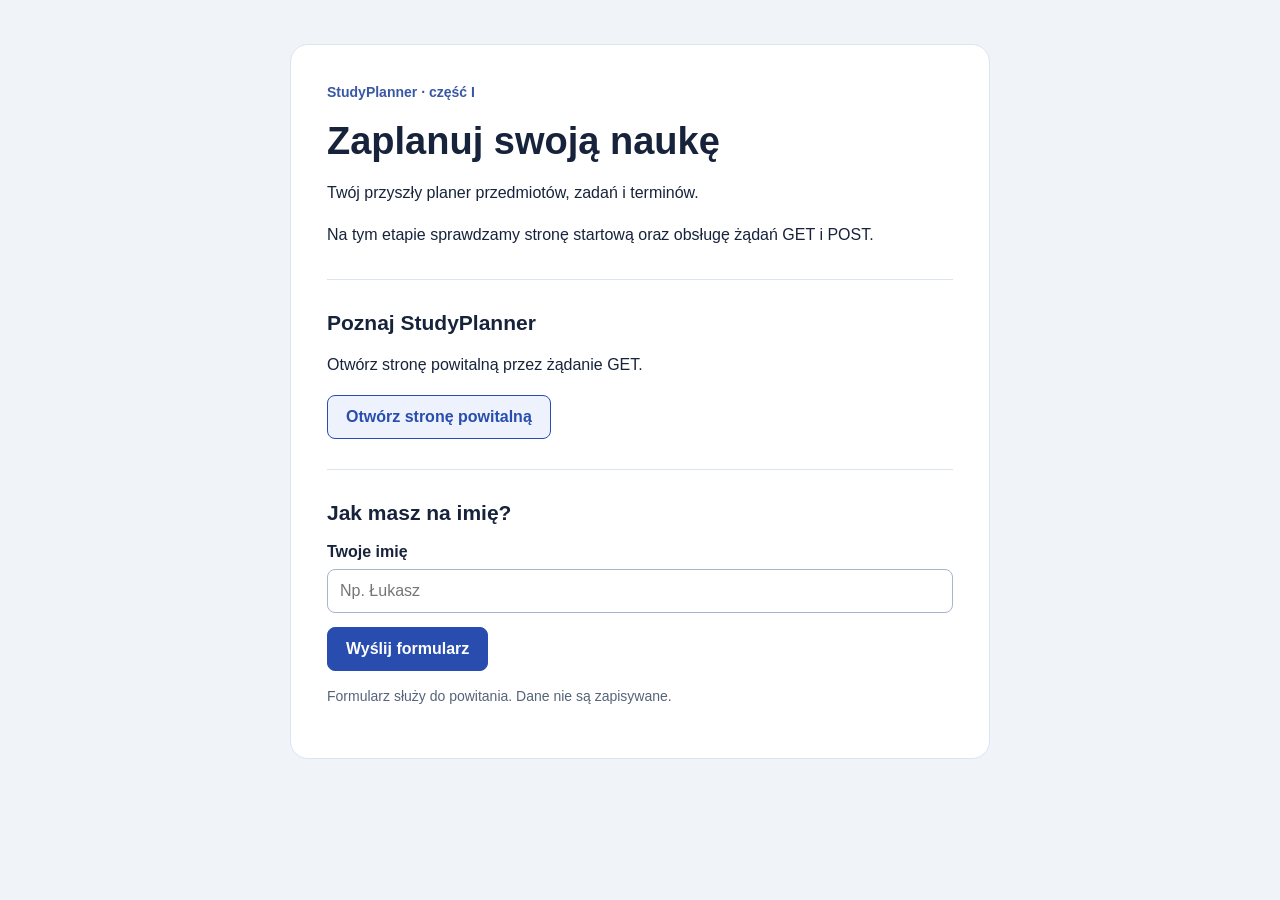
==== czesc1-servlet-jsp/src/main/webapp/index.html @ c98fd2c6 "Etap 1: strona startowa i dokumentacja projektu" ====
<!DOCTYPE html>
<html lang="pl">
<head>
    <meta charset="UTF-8">
    <meta name="viewport" content="width=device-width, initial-scale=1">
    <title>StudyPlanner — planer nauki</title>
    <link rel="stylesheet" href="style.css">
</head>
<body>
<main class="card">
    <p class="eyebrow">StudyPlanner · część I</p>
    <h1>Zaplanuj swoją naukę</h1>
    <p>Twój przyszły planer przedmiotów, zadań i terminów.</p>
    <p>Na tym etapie sprawdzamy stronę startową oraz obsługę żądań GET i POST.</p>

    <section aria-labelledby="get-heading">
        <h2 id="get-heading">Poznaj StudyPlanner</h2>
        <p>Otwórz stronę powitalną przez żądanie GET.</p>
        <a class="button secondary" href="start">Otwórz stronę powitalną</a>
    </section>

    <section aria-labelledby="post-heading">
        <h2 id="post-heading">Jak masz na imię?</h2>
        <form action="start" method="post" accept-charset="UTF-8">
            <label for="name">Twoje imię</label>
            <input id="name" type="text" name="name" required maxlength="80"
                   autocomplete="given-name" placeholder="Np. Łukasz">
            <button type="submit">Wyślij formularz</button>
        </form>
    </section>
    <p class="note">Formularz służy do powitania. Dane nie są zapisywane.</p>
</main>
</body>
</html>
---- czesc1-servlet-jsp/src/main/webapp/style.css ----
:root { color-scheme: light; font-family: "Segoe UI", Arial, sans-serif; color: #17233b; background: #f0f4f9; }
* { box-sizing: border-box; }
body { margin: 0; padding: 44px 20px; }
.card { max-width: 700px; margin: 0 auto; padding: 36px; background: white; border: 1px solid #dce4ef; border-radius: 18px; }
.eyebrow { margin-top: 0; color: #3857a6; font-size: 14px; font-weight: 700; }
h1 { font-size: clamp(28px, 5vw, 38px); line-height: 1.15; margin: 16px 0; }
h2 { font-size: 21px; }
p { line-height: 1.65; }
section { margin-top: 30px; padding-top: 14px; border-top: 1px solid #dce4ef; }
label { display: block; margin-bottom: 8px; font-weight: 600; }
input { display: block; width: 100%; padding: 12px; margin-bottom: 14px; border: 1px solid #a8b5ca; border-radius: 8px; font: inherit; }
.button, button { display: inline-block; padding: 12px 18px; background: #284daf; color: white; border: 1px solid #284daf; border-radius: 8px; text-decoration: none; font: inherit; font-weight: 600; cursor: pointer; }
.secondary { background: #edf2fc; color: #284daf; }
.button:hover, button:hover { background: #17377e; color: white; }
:focus-visible { outline: 3px solid #c57800; outline-offset: 3px; }
.method, .note { color: #55647a; font-size: 14px; }
@media (max-width: 480px) { body { padding: 16px; } .card { padding: 22px; } }
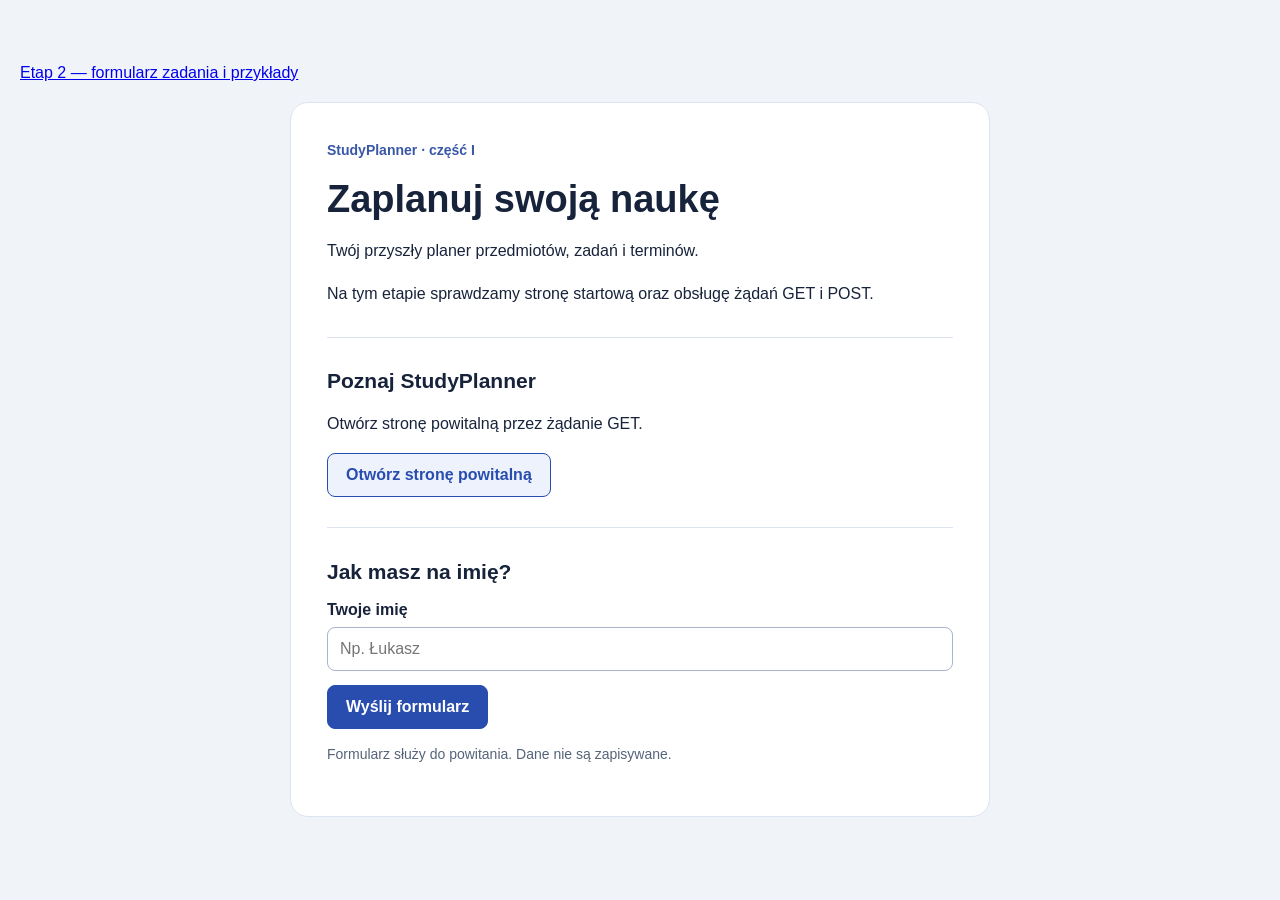
==== commit 95b8c239: "Etap 2: cykl zycia forward i dokumentacja" ====
--- a/czesc1-servlet-jsp/src/main/webapp/index.html
+++ b/czesc1-servlet-jsp/src/main/webapp/index.html
@@ -7,6 +7,7 @@
     <link rel="stylesheet" href="style.css">
 </head>
 <body>
+<p><a href="etap02.html">Etap 2 — formularz zadania i przykłady</a></p>
 <main class="card">
     <p class="eyebrow">StudyPlanner · część I</p>
     <h1>Zaplanuj swoją naukę</h1>
